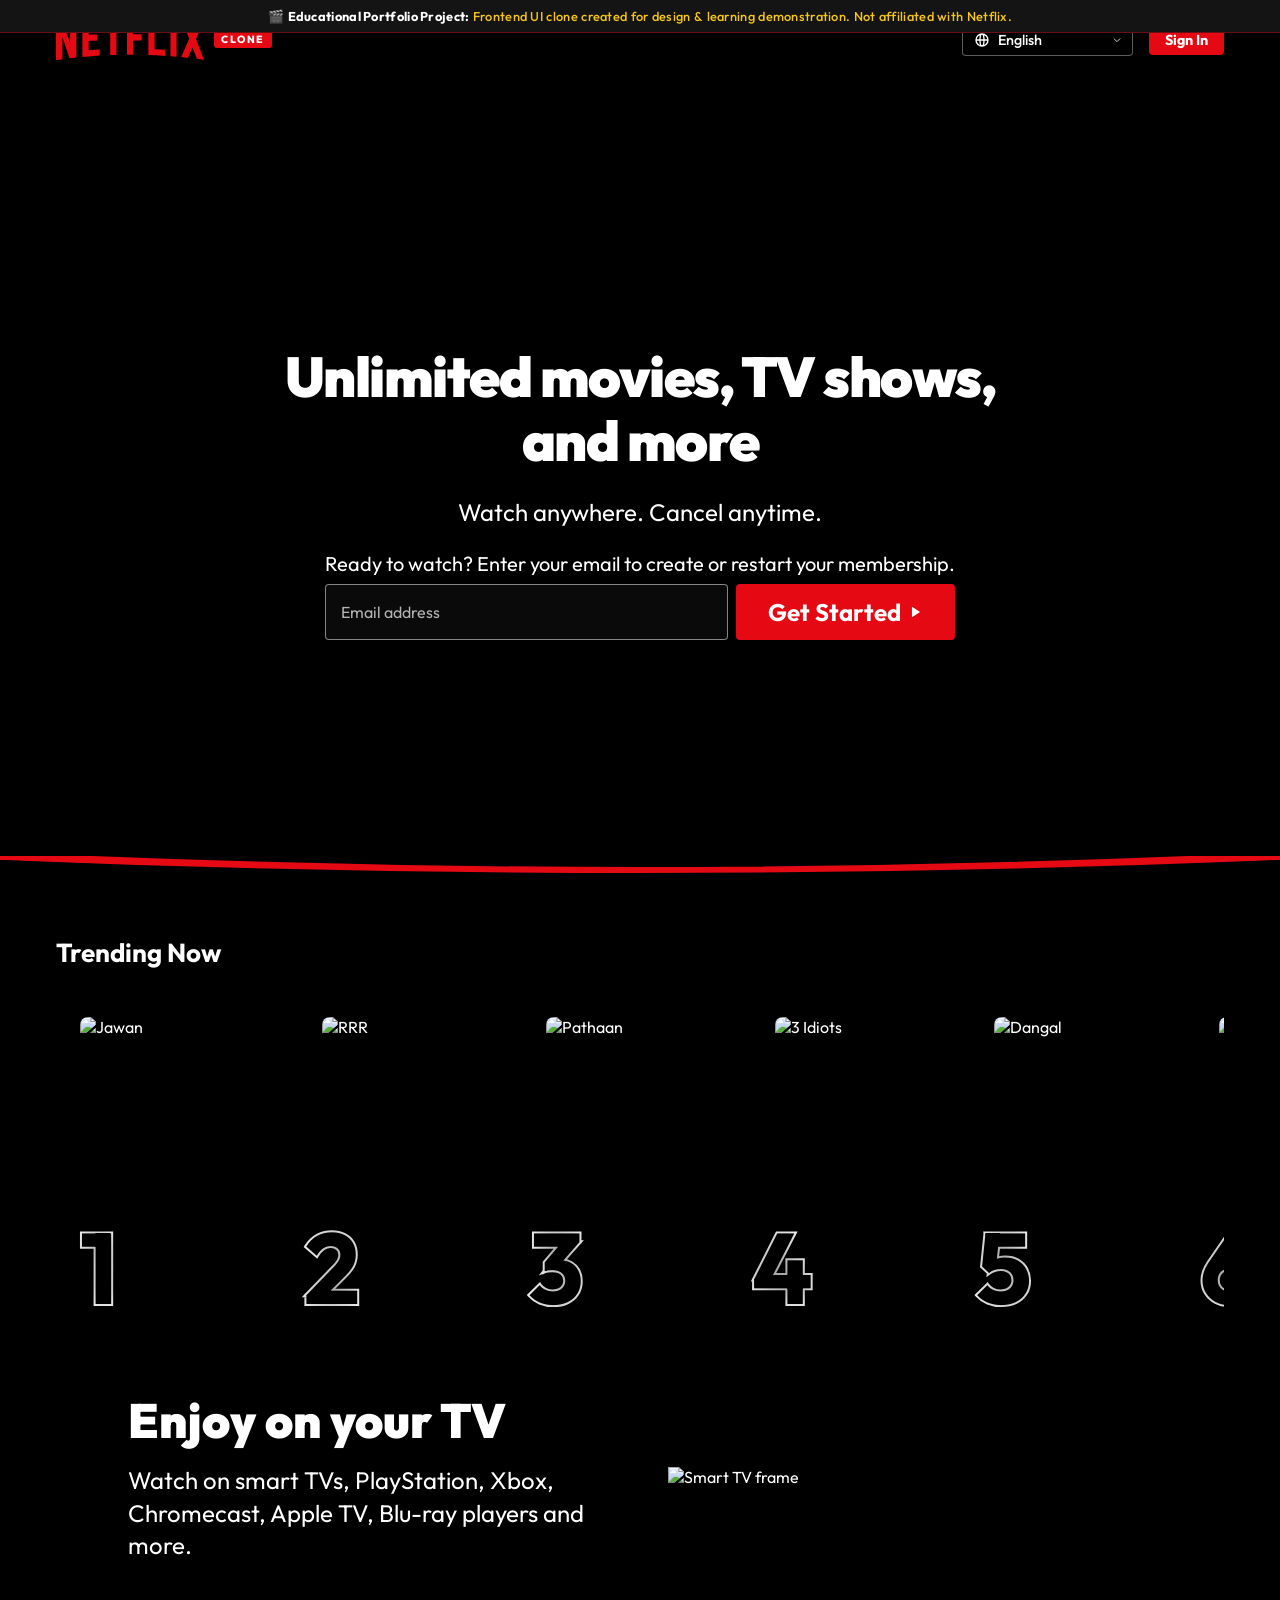
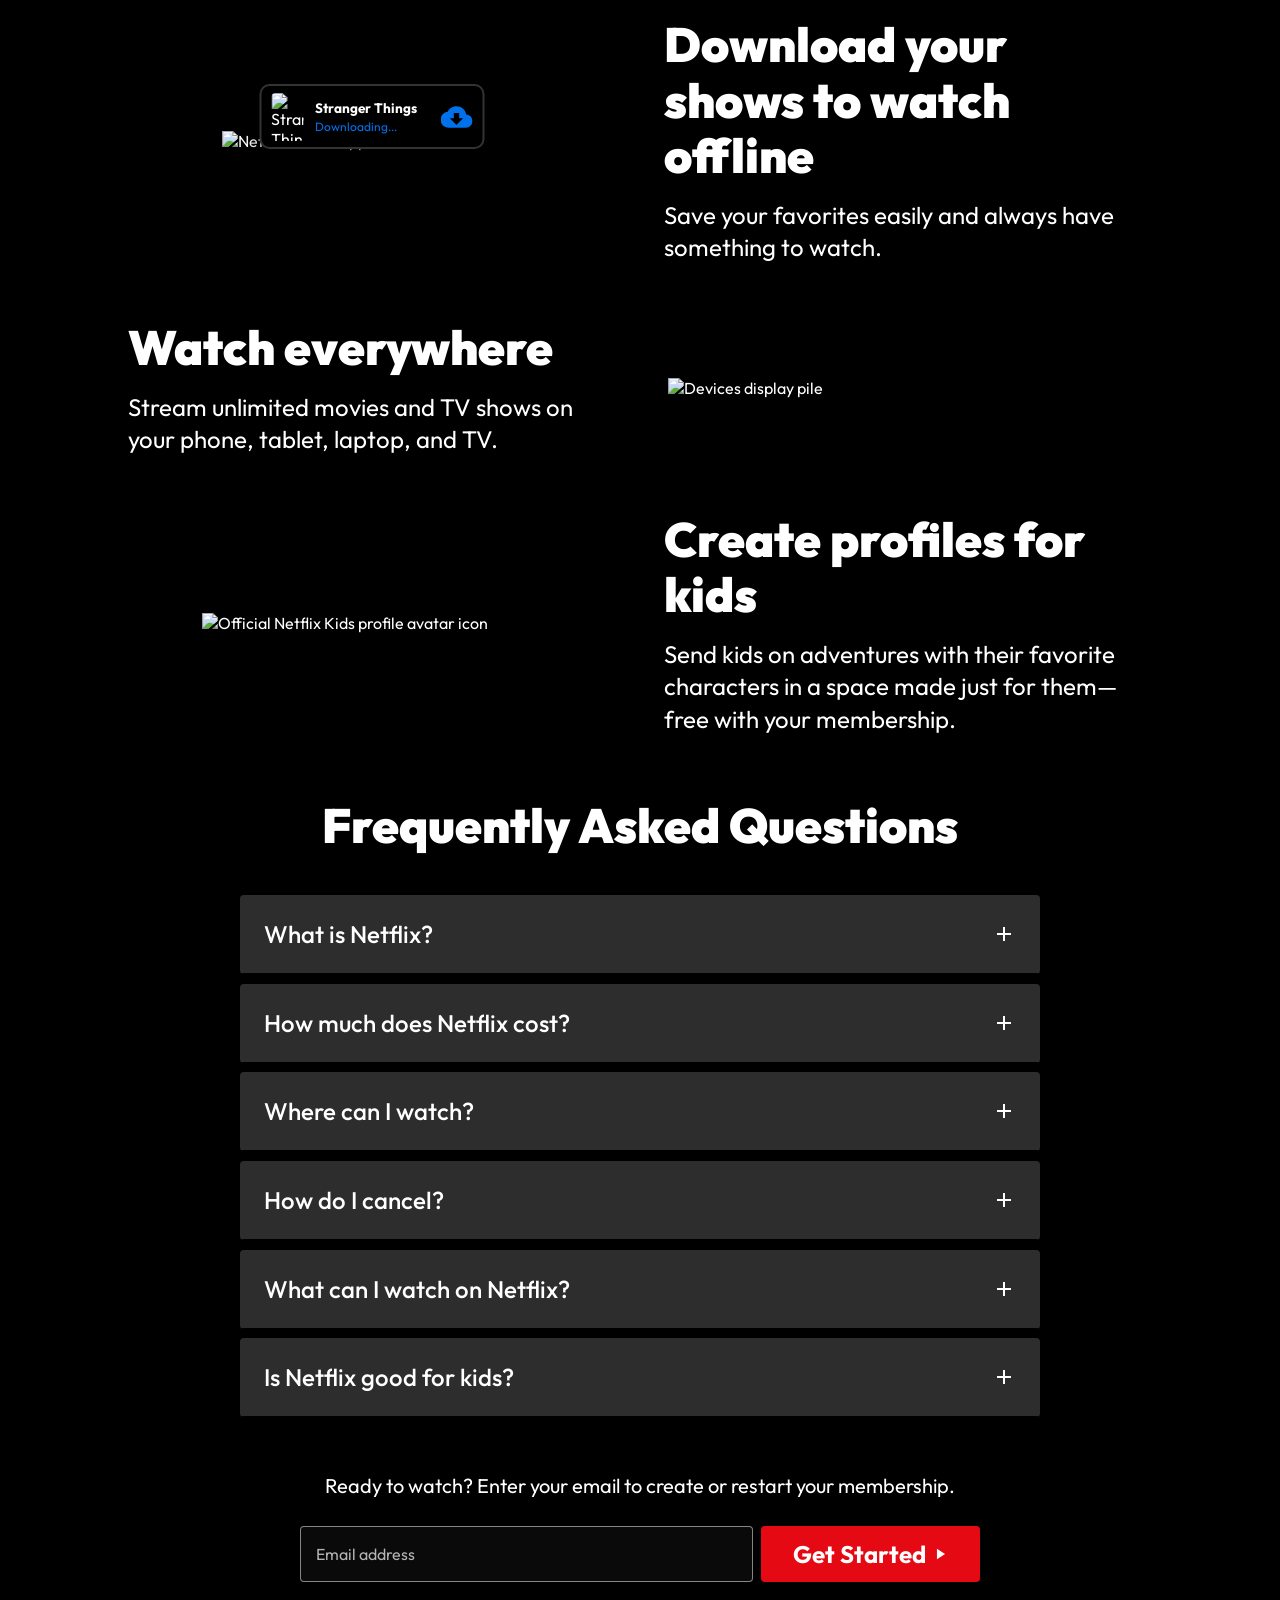
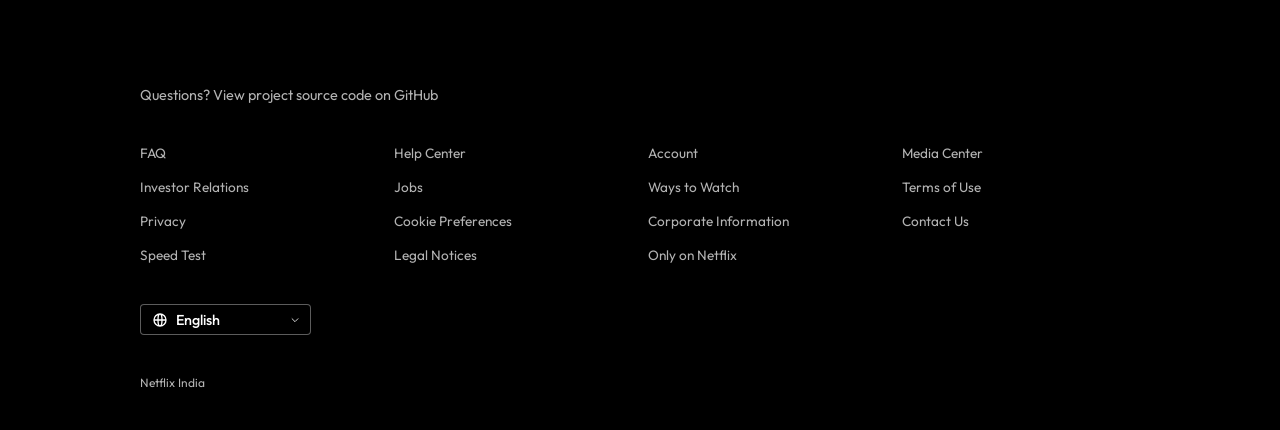
==== index.html @ d84589fb "Add educational disclaimers, clone badges, and sanitize login forms to resolve security flags" ====
<!DOCTYPE html>
<html lang="en">
<head>
  <meta charset="UTF-8">
  <meta name="viewport" content="width=device-width, initial-scale=1.0">
  <title>Netflix UI Clone | Educational Portfolio Project</title>
  <link rel="icon" type="image/svg+xml" href="data:image/svg+xml;utf8,<svg viewBox='0 0 100 142' xmlns='http://www.w3.org/2000/svg'><path d='M 0,0 H 28.5 V 142 H 0 Z' fill='%23B81D24'/><path d='M 71.5,0 H 100 V 142 H 71.5 Z' fill='%23B81D24'/><path d='M 0,0 H 28.5 L 100,142 H 71.5 Z' fill='%23E50914'/></svg>">
  <meta name="description" content="An educational frontend UI clone of Netflix built with HTML, CSS, and JavaScript strictly for educational and portfolio demonstration purposes. Not affiliated with Netflix.">
  <link rel="stylesheet" href="style.css">
</head>
<body>

  <!-- Educational Project Disclaimer Banner -->
  <div class="educational-banner" id="portfolio-disclaimer">
    <span>🎬 <strong>Educational Portfolio Project:</strong> Frontend UI clone created for design & learning demonstration. Not affiliated with Netflix.</span>
  </div>

  <!-- Header / Navbar -->
  <header class="navbar-wrapper" id="main-header-wrapper">
    <nav class="navbar" id="main-navbar">
      <div class="logo">
        <a href="index.html" aria-label="Netflix Clone Home">
          <!-- SVG Path for standard Netflix logo -->
          <svg viewBox="0 0 1024 276.742" xmlns="http://www.w3.org/2000/svg">
            <path d="M140.803 258.904c-15.404 2.705-31.079 3.516-47.294 5.676l-49.458-144.856v151.073c-15.404 1.621-29.457 3.783-44.051 5.945v-276.742h41.08l56.212 157.021v-157.021h43.511v258.904zm85.131-157.558c16.757 0 42.431-.811 57.835-.811v43.24c-19.189 0-41.619 0-57.835.811v64.322c25.405-1.621 50.809-3.785 76.482-4.596v41.617l-119.724 9.461v-255.39h119.724v43.241h-76.482v58.105zm237.284-58.104h-44.862v198.908c-14.594 0-29.188 0-43.239.539v-199.447h-44.862v-43.242h132.965l-.002 43.242zm70.266 55.132h59.187v43.24h-59.187v98.104h-42.433v-239.718h120.808v43.241h-78.375v55.133zm148.641 103.507c24.594.539 49.456 2.434 73.51 3.783v42.701c-38.646-2.434-77.293-4.863-116.75-5.676v-242.689h43.24v201.881zm109.994 49.457c13.783.812 28.377 1.623 42.43 3.242v-254.58h-42.43v251.338zm231.881-251.338l-54.863 131.615 54.863 145.127c-16.217-2.162-32.432-5.135-48.648-7.838l-31.078-79.994-31.617 73.51c-15.678-2.705-30.812-3.516-46.484-5.678l55.672-126.75-50.269-129.992h46.482l28.377 72.699 30.27-72.699h47.295z" fill="#E50914"/>
          </svg>
        </a>
        <span class="clone-badge">CLONE</span>
      </div>
      <div class="nav-actions">
        <div class="lang-selector-wrapper">
          <select class="lang-selector" id="lang-selector" aria-label="Language Selector">
            <option value="en">English</option>
            <option value="hi">Hindi (हिन्दी)</option>
            <option value="es">Spanish (Español)</option>
            <option value="fr">French (Français)</option>
          </select>
        </div>
        <a href="login.html" class="btn-signin" id="btn-login-nav">Sign In</a>
      </div>
    </nav>
  </header>

  <!-- Hero Section -->
  <section class="hero" id="hero-banner">
    <div class="hero-bg"></div>
    <div class="hero-content">
      <h1 id="hero-heading">Unlimited movies, TV shows, and more</h1>
      <h2 id="hero-subheading">Watch anywhere. Cancel anytime.</h2>
      <div class="cta-wrapper">
        <p class="cta-form-label">Ready to watch? Enter your email to create or restart your membership.</p>
        <form class="cta-form" id="cta-form-hero" onsubmit="event.preventDefault();" novalidate>
          <div class="input-group" id="input-group-hero">
            <input type="email" id="email-hero" placeholder=" " required autocomplete="off">
            <label for="email-hero">Email address</label>
            <div class="error-message" id="error-hero">Please enter a valid email address.</div>
          </div>
          <button type="submit" class="btn-cta" id="btn-submit-hero">
            Get Started
            <svg viewBox="0 0 24 24" xmlns="http://www.w3.org/2000/svg">
              <path d="M5 3l14 9-14 9V3z"/>
            </svg>
          </button>
        </form>
      </div>
    </div>
  </section>

  <!-- Cinema Curve Divider -->
  <div class="curve-divider-container" id="hero-curve-divider">
    <svg class="curve-divider-svg" viewBox="0 0 1440 32" preserveAspectRatio="none" xmlns="http://www.w3.org/2000/svg">
      <path d="M0 0 Q 720 30 1440 0" stroke="#E50914" stroke-width="8" fill="none"/>
      <path d="M0 4 Q 720 30 1440 4 L 1440 32 L 0 32 Z" fill="#000000"/>
    </svg>
  </div>

  <!-- Trending Now Section -->
  <section class="trending-section" id="trending-now">
    <h2 class="trending-title">Trending Now</h2>
    <div class="trending-carousel-container">
      <button class="carousel-btn prev-btn" id="trending-prev" aria-label="Previous">
        <svg viewBox="0 0 24 24" xmlns="http://www.w3.org/2000/svg"><path d="M15.41 7.41L14 6l-6 6 6 6 1.41-1.41L10.83 12z"/></svg>
      </button>
      <div class="trending-track" id="trending-track">
        <div class="trending-card" data-index="1">
          <div class="trending-rank" data-content="1">1</div>
          <div class="trending-poster-wrapper">
            <img src="assets/jawan.jpg" alt="Jawan">
          </div>
        </div>
        <div class="trending-card" data-index="2">
          <div class="trending-rank" data-content="2">2</div>
          <div class="trending-poster-wrapper">
            <img src="assets/rrr.jpg" alt="RRR">
          </div>
        </div>
        <div class="trending-card" data-index="3">
          <div class="trending-rank" data-content="3">3</div>
          <div class="trending-poster-wrapper">
            <img src="assets/pathaan.jpg" alt="Pathaan">
          </div>
        </div>
        <div class="trending-card" data-index="4">
          <div class="trending-rank" data-content="4">4</div>
          <div class="trending-poster-wrapper">
            <img src="assets/3idiots.jpg" alt="3 Idiots">
          </div>
        </div>
        <div class="trending-card" data-index="5">
          <div class="trending-rank" data-content="5">5</div>
          <div class="trending-poster-wrapper">
            <img src="assets/dangal.jpg" alt="Dangal">
          </div>
        </div>
        <div class="trending-card" data-index="6">
          <div class="trending-rank" data-content="6">6</div>
          <div class="trending-poster-wrapper">
            <img src="assets/wednesday.jpg" alt="Wednesday">
          </div>
        </div>
        <div class="trending-card" data-index="7">
          <div class="trending-rank" data-content="7">7</div>
          <div class="trending-poster-wrapper">
            <img src="assets/strangerthings.jpg" alt="Stranger Things">
          </div>
        </div>
        <div class="trending-card" data-index="8">
          <div class="trending-rank" data-content="8">8</div>
          <div class="trending-poster-wrapper">
            <img src="assets/avatar.jpg" alt="Avatar: The Way of Water">
          </div>
        </div>
        <div class="trending-card" data-index="9">
          <div class="trending-rank" data-content="9">9</div>
          <div class="trending-poster-wrapper">
            <img src="assets/darkknight.jpg" alt="The Dark Knight">
          </div>
        </div>
        <div class="trending-card" data-index="10">
          <div class="trending-rank" data-content="10">10</div>
          <div class="trending-poster-wrapper">
            <img src="assets/interstellar.jpg" alt="Interstellar">
          </div>
        </div>
      </div>
      <button class="carousel-btn next-btn" id="trending-next" aria-label="Next">
        <svg viewBox="0 0 24 24" xmlns="http://www.w3.org/2000/svg"><path d="M10 6L8.59 7.41 13.17 12l-4.58 4.59L10 18l6-6z"/></svg>
      </button>
    </div>
  </section>

  <!-- Feature 1: Enjoy on TV -->
  <section class="feature-section" id="feature-tv">
    <div class="feature-text">
      <h2>Enjoy on your TV</h2>
      <p>Watch on smart TVs, PlayStation, Xbox, Chromecast, Apple TV, Blu-ray players and more.</p>
    </div>
    <div class="feature-media">
      <div class="tv-container">
        <!-- Official TV Frame Image -->
        <div class="tv-bezel">
          <img src="assets/tv.png" alt="Smart TV frame">
        </div>
        <!-- Video playing inside TV screen hole -->
        <video class="video-player" autoplay loop muted playsinline>
          <source src="https://assets.nflxext.com/ffe/siteui/acquisition/ourStory/fuji/desktop/video-tv-in-0819.m4v" type="video/mp4">
          Your browser does not support the video tag.
        </video>
      </div>
    </div>
  </section>

  <!-- Feature 2: Download & Watch offline -->
  <section class="feature-section reverse" id="feature-download">
    <div class="feature-text">
      <h2>Download your shows to watch offline</h2>
      <p>Save your favorites easily and always have something to watch.</p>
    </div>
    <div class="feature-media">
      <div class="phone-container">
        <!-- Official Netflix Phone Image -->
        <img class="phone-screen-img" src="assets/mobile-phone.jpg" alt="Netflix mobile app interface">
        <div class="download-bar">
          <img class="download-thumbnail" src="assets/stranger-things.jpg" alt="Stranger Things Poster">
          <div class="download-details">
            <span class="download-title">Stranger Things</span>
            <span class="download-status">Downloading...</span>
          </div>
          <div class="download-icon" aria-label="Animated download icon"></div>
        </div>
      </div>
    </div>
  </section>

  <!-- Feature 3: Watch Everywhere -->
  <section class="feature-section" id="feature-everywhere">
    <div class="feature-text">
      <h2>Watch everywhere</h2>
      <p>Stream unlimited movies and TV shows on your phone, tablet, laptop, and TV.</p>
    </div>
    <div class="feature-media">
      <div class="device-container">
        <!-- Official Netflix Device Pile Image -->
        <div class="device-screen">
          <img src="assets/device-pile.png" alt="Devices display pile">
        </div>
        <!-- Video playing inside laptop/tablet screen hole -->
        <video class="video-player" autoplay loop muted playsinline>
          <source src="https://assets.nflxext.com/ffe/siteui/acquisition/ourStory/fuji/desktop/video-devices-in.m4v" type="video/mp4">
          Your browser does not support the video tag.
        </video>
      </div>
    </div>
  </section>

  <!-- Feature 4: Kids profiles -->
  <section class="feature-section reverse" id="feature-kids">
    <div class="feature-text">
      <h2>Create profiles for kids</h2>
      <p>Send kids on adventures with their favorite characters in a space made just for them—free with your membership.</p>
    </div>
    <div class="feature-media">
      <div class="kids-avatar-container">
        <img src="assets/kids-profile.jpg" alt="Official Netflix Kids profile avatar icon">
      </div>
    </div>
  </section>

  <!-- FAQ Section -->
  <section class="faq-section" id="faq-accordions">
    <h2>Frequently Asked Questions</h2>
    <div class="faq-list">
      
      <!-- FAQ 1 -->
      <div class="faq-item" id="faq-item-1">
        <div class="faq-header" aria-expanded="false" aria-controls="faq-answer-1">
          <h3>What is Netflix?</h3>
          <div class="faq-icon-wrapper">
            <!-- Icon SVG that turns into a close cross -->
            <svg class="faq-icon" viewBox="0 0 24 24" xmlns="http://www.w3.org/2000/svg">
              <path d="M19 13h-6v6h-2v-6H5v-2h6V5h2v6h6v2z"/>
            </svg>
          </div>
        </div>
        <div class="faq-body-wrapper" id="faq-answer-1">
          <div class="faq-body">
            <div class="faq-body-content">
              Netflix is a streaming service that offers a wide variety of award-winning TV shows, movies, anime, documentaries, and more on thousands of internet-connected devices.<br><br>
              You can watch as much as you want, whenever you want without a single commercial – all for one low monthly price. There's always something new to discover and new TV shows and movies are added every week!
            </div>
          </div>
        </div>
      </div>

      <!-- FAQ 2 -->
      <div class="faq-item" id="faq-item-2">
        <div class="faq-header" aria-expanded="false" aria-controls="faq-answer-2">
          <h3>How much does Netflix cost?</h3>
          <div class="faq-icon-wrapper">
            <svg class="faq-icon" viewBox="0 0 24 24" xmlns="http://www.w3.org/2000/svg">
              <path d="M19 13h-6v6h-2v-6H5v-2h6V5h2v6h6v2z"/>
            </svg>
          </div>
        </div>
        <div class="faq-body-wrapper" id="faq-answer-2">
          <div class="faq-body">
            <div class="faq-body-content">
              Watch Netflix on your smartphone, tablet, Smart TV, laptop, or streaming device, all for one fixed monthly fee. Plans range from ₹149 to ₹649 a month. No extra costs, no contracts.
            </div>
          </div>
        </div>
      </div>

      <!-- FAQ 3 -->
      <div class="faq-item" id="faq-item-3">
        <div class="faq-header" aria-expanded="false" aria-controls="faq-answer-3">
          <h3>Where can I watch?</h3>
          <div class="faq-icon-wrapper">
            <svg class="faq-icon" viewBox="0 0 24 24" xmlns="http://www.w3.org/2000/svg">
              <path d="M19 13h-6v6h-2v-6H5v-2h6V5h2v6h6v2z"/>
            </svg>
          </div>
        </div>
        <div class="faq-body-wrapper" id="faq-answer-3">
          <div class="faq-body">
            <div class="faq-body-content">
              Watch anywhere, anytime. Sign in with your Netflix account to watch instantly on the web at netflix.com from your personal computer or on any internet-connected device that offers the Netflix app, including smart TVs, smartphones, tablets, streaming media players and game consoles.<br><br>
              You can also download your favorite shows with the iOS or Android app. Use downloads to watch while you're on the go and without an internet connection. Take Netflix with you anywhere.
            </div>
          </div>
        </div>
      </div>

      <!-- FAQ 4 -->
      <div class="faq-item" id="faq-item-4">
        <div class="faq-header" aria-expanded="false" aria-controls="faq-answer-4">
          <h3>How do I cancel?</h3>
          <div class="faq-icon-wrapper">
            <svg class="faq-icon" viewBox="0 0 24 24" xmlns="http://www.w3.org/2000/svg">
              <path d="M19 13h-6v6h-2v-6H5v-2h6V5h2v6h6v2z"/>
            </svg>
          </div>
        </div>
        <div class="faq-body-wrapper" id="faq-answer-4">
          <div class="faq-body">
            <div class="faq-body-content">
              Netflix is flexible. There are no pesky contracts and no commitments. You can easily cancel your account online in two clicks. There are no cancellation fees – start or stop your account anytime.
            </div>
          </div>
        </div>
      </div>

      <!-- FAQ 5 -->
      <div class="faq-item" id="faq-item-5">
        <div class="faq-header" aria-expanded="false" aria-controls="faq-answer-5">
          <h3>What can I watch on Netflix?</h3>
          <div class="faq-icon-wrapper">
            <svg class="faq-icon" viewBox="0 0 24 24" xmlns="http://www.w3.org/2000/svg">
              <path d="M19 13h-6v6h-2v-6H5v-2h6V5h2v6h6v2z"/>
            </svg>
          </div>
        </div>
        <div class="faq-body-wrapper" id="faq-answer-5">
          <div class="faq-body">
            <div class="faq-body-content">
              Netflix has an extensive library of feature films, documentaries, TV shows, anime, award-winning Netflix originals, and more. Watch as much as you want, anytime you want.
            </div>
          </div>
        </div>
      </div>

      <!-- FAQ 6 -->
      <div class="faq-item" id="faq-item-6">
        <div class="faq-header" aria-expanded="false" aria-controls="faq-answer-6">
          <h3>Is Netflix good for kids?</h3>
          <div class="faq-icon-wrapper">
            <svg class="faq-icon" viewBox="0 0 24 24" xmlns="http://www.w3.org/2000/svg">
              <path d="M19 13h-6v6h-2v-6H5v-2h6V5h2v6h6v2z"/>
            </svg>
          </div>
        </div>
        <div class="faq-body-wrapper" id="faq-answer-6">
          <div class="faq-body">
            <div class="faq-body-content">
              The Netflix Kids experience is included in your membership to give parents control while kids enjoy family-friendly TV shows and films in their own space.<br><br>
              Kids profiles come with PIN-protected parental controls that let you restrict the maturity rating of content kids can watch and block specific titles you don't want kids to see.
            </div>
          </div>
        </div>
      </div>

    </div>

    <!-- Secondary CTA under FAQ -->
    <div class="cta-wrapper">
      <p class="cta-form-label">Ready to watch? Enter your email to create or restart your membership.</p>
      <form class="cta-form" id="cta-form-faq" onsubmit="event.preventDefault();" novalidate>
        <div class="input-group" id="input-group-faq">
          <input type="email" id="email-faq" placeholder=" " required autocomplete="off">
          <label for="email-faq">Email address</label>
          <div class="error-message" id="error-faq">Please enter a valid email address.</div>
        </div>
        <button type="submit" class="btn-cta" id="btn-submit-faq">
          Get Started
          <svg viewBox="0 0 24 24" xmlns="http://www.w3.org/2000/svg">
            <path d="M5 3l14 9-14 9V3z"/>
          </svg>
        </button>
      </form>
    </div>
  </section>

  <!-- Footer Section -->
  <footer id="main-footer">
    <div class="footer-content">
      <p class="footer-contact">Questions? View project source code on <a href="https://github.com/INehaVerma13/Netflix-Clone" target="_blank" rel="noopener">GitHub</a></p>
      
      <div class="footer-grid">
        <div class="footer-link"><a href="#" id="link-faq">FAQ</a></div>
        <div class="footer-link"><a href="#" id="link-help">Help Center</a></div>
        <div class="footer-link"><a href="#" id="link-account">Account</a></div>
        <div class="footer-link"><a href="#" id="link-media">Media Center</a></div>
        <div class="footer-link"><a href="#" id="link-investor">Investor Relations</a></div>
        <div class="footer-link"><a href="#" id="link-jobs">Jobs</a></div>
        <div class="footer-link"><a href="#" id="link-ways">Ways to Watch</a></div>
        <div class="footer-link"><a href="#" id="link-terms">Terms of Use</a></div>
        <div class="footer-link"><a href="#" id="link-privacy">Privacy</a></div>
        <div class="footer-link"><a href="#" id="link-cookie">Cookie Preferences</a></div>
        <div class="footer-link"><a href="#" id="link-corporate">Corporate Information</a></div>
        <div class="footer-link"><a href="#" id="link-contact">Contact Us</a></div>
        <div class="footer-link"><a href="#" id="link-speed">Speed Test</a></div>
        <div class="footer-link"><a href="#" id="link-legal">Legal Notices</a></div>
        <div class="footer-link"><a href="#" id="link-only">Only on Netflix</a></div>
      </div>

      <div class="lang-selector-wrapper">
        <select class="lang-selector" id="footer-lang-selector" aria-label="Footer Language Selector">
          <option value="en">English</option>
          <option value="hi">Hindi (हिन्दी)</option>
          <option value="es">Spanish (Español)</option>
          <option value="fr">French (Français)</option>
        </select>
      </div>

      <p class="footer-copyright">Netflix UI Clone • Educational Portfolio Showcase • Not affiliated with Netflix, Inc.</p>
    </div>
  </footer>

  <script src="app.js"></script>
</body>
</html>
---- style.css ----
@import url('https://fonts.googleapis.com/css2?family=Bebas+Neue&family=Outfit:wght@300;400;500;700;900&display=swap');

:root {
  --netflix-red: #E50914;
  --netflix-red-hover: #C11119;
  --netflix-black: #000000;
  --netflix-white: #FFFFFF;
  --netflix-gray-text: #B3B3B3;
  --netflix-card-bg: #2D2D2D;
  --netflix-card-hover: #414141;
  --netflix-divider: #232323;
  --font-main: 'Outfit', 'Helvetica Neue', Helvetica, Arial, sans-serif;
  --transition-speed: 0.25s;
}

/* ==========================================
   Resets and General Setup
   ========================================== */
* {
  box-sizing: border-box;
  margin: 0;
  padding: 0;
}

body {
  font-family: var(--font-main);
  background-color: var(--netflix-black);
  color: var(--netflix-white);
  overflow-x: hidden;
  -webkit-font-smoothing: antialiased;
}

a {
  color: inherit;
  text-decoration: none;
}

button, input, select {
  font-family: inherit;
}

/* ==========================================
   Educational Disclaimer Banner & Badges
   ========================================== */
.educational-banner {
  background: #141414;
  border-bottom: 1px solid rgba(229, 9, 20, 0.4);
  color: #f5c518;
  text-align: center;
  padding: 0.5rem 1rem;
  font-size: 0.8rem;
  font-weight: 500;
  letter-spacing: 0.3px;
  position: relative;
  z-index: 100;
}

.educational-banner strong {
  color: #ffffff;
}

.navbar-wrapper {
  position: absolute;
  top: 0;
  left: 0;
  width: 100%;
  z-index: 10;
}

/* ==========================================
   Header and Navbar
   ========================================== */
.navbar {
  display: flex;
  justify-content: space-between;
  align-items: center;
  padding: 1.25rem 3.5rem;
  background: linear-gradient(to bottom, rgba(0, 0, 0, 0.7) 0%, rgba(0, 0, 0, 0) 100%);
}

.logo {
  display: flex;
  align-items: center;
  gap: 0.65rem;
}

.logo svg {
  fill: var(--netflix-red);
  width: 148px;
  height: auto;
  display: block;
}

.clone-badge {
  background: var(--netflix-red);
  color: var(--netflix-white);
  font-size: 0.65rem;
  font-weight: 800;
  letter-spacing: 1.5px;
  padding: 2px 7px;
  border-radius: 3px;
  text-transform: uppercase;
  display: inline-block;
  box-shadow: 0 2px 5px rgba(0, 0, 0, 0.5);
}

.demo-login-alert {
  background: rgba(229, 9, 20, 0.15);
  border: 1px solid rgba(229, 9, 20, 0.5);
  color: #e6e6e6;
  font-size: 0.82rem;
  line-height: 1.45;
  padding: 10px 14px;
  border-radius: 4px;
  margin-bottom: 1.25rem;
}

.demo-login-alert strong {
  color: #ff6b6b;
}

.nav-actions {
  display: flex;
  align-items: center;
  gap: 1rem;
}

/* Language selector */
.lang-selector-wrapper {
  position: relative;
  display: flex;
  align-items: center;
}

.lang-selector-wrapper::before {
  content: "";
  position: absolute;
  left: 12px;
  width: 16px;
  height: 16px;
  background: url('data:image/svg+xml;utf8,<svg xmlns="http://www.w3.org/2000/svg" fill="none" viewBox="0 0 24 24" stroke="white"><path stroke-linecap="round" stroke-linejoin="round" stroke-width="2" d="M21 12a9 9 0 01-9 9m9-9a9 9 0 00-9-9m9 9H3m9 9a9 9 0 01-9-9m9 9c1.657 0 3-4.03 3-9s-1.343-9-3-9m0 18c-1.657 0-3-4.03-3-9s1.343-9 3-9m-9 9a9 9 0 019-9"/></svg>') no-repeat center center / contain;
  pointer-events: none;
}

.lang-selector {
  background: rgba(0, 0, 0, 0.4);
  border: 1px solid rgba(255, 255, 255, 0.36);
  color: var(--netflix-white);
  padding: 0.35rem 1.5rem 0.35rem 2.2rem;
  border-radius: 4px;
  font-size: 0.9rem;
  font-weight: 500;
  cursor: pointer;
  appearance: none;
  -webkit-appearance: none;
  background-image: url('data:image/svg+xml;utf8,<svg xmlns="http://www.w3.org/2000/svg" fill="none" viewBox="0 0 24 24" stroke="white"><path stroke-linecap="round" stroke-linejoin="round" stroke-width="2" d="M19 9l-7 7-7-7"/></svg>');
  background-repeat: no-repeat;
  background-position: right 10px center;
  background-size: 10px;
  transition: border-color var(--transition-speed);
}

.lang-selector:focus {
  border-color: var(--netflix-white);
  outline: none;
}

/* Sign In Button */
.btn-signin {
  background-color: var(--netflix-red);
  color: var(--netflix-white);
  padding: 0.35rem 1rem;
  border-radius: 4px;
  font-size: 0.9rem;
  font-weight: 700;
  transition: background-color var(--transition-speed);
  border: none;
  cursor: pointer;
}

.btn-signin:hover {
  background-color: var(--netflix-red-hover);
}

/* ==========================================
   Hero / Banner
   ========================================== */
.hero {
  position: relative;
  min-height: 720px;
  height: 95vh;
  display: flex;
  align-items: center;
  justify-content: center;
  text-align: center;
  padding: 0 2rem;
}

.hero-bg {
  position: absolute;
  top: 0;
  left: 0;
  width: 100%;
  height: 100%;
  background: linear-gradient(to top, rgba(0, 0, 0, 0.9) 0%, rgba(0, 0, 0, 0.4) 60%, rgba(0, 0, 0, 0.95) 100%),
              url('assets/hero-bg.jpg') no-repeat center center / cover;
  z-index: 1;
}

.hero-content {
  position: relative;
  z-index: 2;
  max-width: 800px;
  display: flex;
  flex-direction: column;
  align-items: center;
  gap: 1.5rem;
  margin-top: 4rem;
}

.hero-content h1 {
  font-size: 3.5rem;
  font-weight: 900;
  line-height: 1.15;
  letter-spacing: -1.5px;
}

.hero-content h2 {
  font-size: 1.5rem;
  font-weight: 400;
}

.cta-form-label {
  font-size: 1.25rem;
  font-weight: 400;
  margin-bottom: 0.5rem;
}

/* CTA Form (Dual Inputs) */
.cta-form {
  display: flex;
  width: 100%;
  max-width: 680px;
  gap: 0.5rem;
}

.input-group {
  position: relative;
  flex: 1;
  text-align: left;
}

.input-group input {
  width: 100%;
  height: 56px;
  background-color: rgba(15, 15, 15, 0.7);
  border: 1px solid rgba(255, 255, 255, 0.5);
  border-radius: 4px;
  color: var(--netflix-white);
  padding: 24px 16px 8px; /* Top padding accommodates floating label */
  font-size: 1rem;
  outline: none;
  transition: border-color var(--transition-speed), box-shadow var(--transition-speed);
}

.input-group input:focus,
.input-group input:not(:placeholder-shown) {
  border-color: var(--netflix-white);
  box-shadow: 0 0 0 1px var(--netflix-white);
}

.input-group label {
  position: absolute;
  left: 16px;
  top: 50%;
  transform: translateY(-50%);
  color: var(--netflix-gray-text);
  font-size: 1rem;
  font-weight: 400;
  transition: top var(--transition-speed) ease, font-size var(--transition-speed) ease;
  pointer-events: none;
}

.input-group input:focus + label,
.input-group input:not(:placeholder-shown) + label {
  top: 18px;
  font-size: 0.75rem;
}

/* Input validation error state */
.input-group.error input {
  border-color: #eb3941;
  box-shadow: 0 0 0 1px #eb3941;
}

.input-group.error label {
  color: #eb3941;
}

.error-message {
  color: #eb3941;
  font-size: 0.85rem;
  margin-top: 0.25rem;
  font-weight: 500;
  display: none;
}

.input-group.error .error-message {
  display: block;
}

/* CTA Button */
.btn-cta {
  background-color: var(--netflix-red);
  color: var(--netflix-white);
  border: none;
  height: 56px;
  padding: 0 2rem;
  font-size: 1.5rem;
  font-weight: 700;
  border-radius: 4px;
  cursor: pointer;
  display: flex;
  align-items: center;
  justify-content: center;
  gap: 0.5rem;
  transition: background-color var(--transition-speed);
  white-space: nowrap;
}

.btn-cta:hover {
  background-color: var(--netflix-red-hover);
}

.btn-cta svg {
  fill: var(--netflix-white);
  width: 14px;
  height: 14px;
}

/* ==========================================
   Divider Bar
   ========================================== */
.divider {
  height: 8px;
  background-color: var(--netflix-divider);
  border: none;
}

/* ==========================================
   Feature Showcases (Grid Layouts)
   ========================================== */
.feature-section {
  padding: 1.75rem 10%; /* Much tighter vertical spacing to eliminate empty gaping */
  display: flex;
  align-items: center;
  justify-content: space-between;
  gap: 3rem; /* Tighter gap between text and media */
  min-height: auto; /* Shrinkwrap content to eliminate vertical gaping */
}

/* Every second feature has reversed text/image */
.feature-section.reverse {
  flex-direction: row-reverse;
}

.feature-text {
  flex: 1;
}

.feature-text h2 {
  font-size: 3rem;
  font-weight: 900;
  line-height: 1.15;
  margin-bottom: 1rem;
}

.feature-text p {
  font-size: 1.5rem;
  font-weight: 400;
  line-height: 1.35;
}

.feature-media {
  flex: 1;
  position: relative;
  display: flex;
  justify-content: center;
  align-items: center;
}

/* Smart TV Mockup with video overlay inside transparent bezel */
.tv-container {
  position: relative;
  width: 100%;
  max-width: 480px;
  margin: 0 auto;
}

.tv-bezel {
  position: relative;
  width: 100%;
  z-index: 1; /* Render behind the overlaying video */
  pointer-events: none;
}

.tv-bezel img {
  width: 100%;
  height: auto;
  display: block;
}

.tv-container .video-player {
  position: absolute;
  top: 20.8%;
  left: 13.3%;
  width: 73.5%;
  height: 53.7%;
  z-index: 2; /* Render on top of the television graphic screen area */
  object-fit: cover;
  display: block;
}

/* Smartphone Mockup with stranger things download */
.phone-container {
  position: relative;
  width: 100%;
  max-width: 300px;
  margin: 0 auto;
}

.phone-screen-img {
  width: 100%;
  height: auto;
  display: block;
}

.download-bar {
  position: absolute;
  bottom: 8%;
  left: 50%;
  transform: translateX(-50%);
  width: 75%;
  background: var(--netflix-black);
  border: 2px solid rgba(255, 255, 255, 0.2);
  border-radius: 10px;
  padding: 0.4rem 0.6rem;
  display: flex;
  align-items: center;
  justify-content: space-between;
  box-shadow: 0 10px 20px rgba(0, 0, 0, 0.5);
  z-index: 5;
}

.download-thumbnail {
  height: 48px;
  aspect-ratio: 2 / 3;
  object-fit: cover;
  border-radius: 4px;
}

.download-details {
  flex: 1;
  margin-left: 0.75rem;
  display: flex;
  flex-direction: column;
  justify-content: center;
}

.download-title {
  font-size: 0.85rem;
  font-weight: 700;
  color: var(--netflix-white);
}

.download-status {
  font-size: 0.75rem;
  color: #0071eb;
  margin-top: 0.15rem;
}

.download-icon {
  width: 32px;
  height: 32px;
  background: url('data:image/svg+xml;utf8,<svg xmlns="http://www.w3.org/2000/svg" viewBox="0 0 24 24" fill="%230071eb"><path d="M19.35 10.04C18.67 6.59 15.64 4 12 4 9.11 4 6.6 5.64 5.35 8.04 2.34 8.36 0 10.91 0 14c0 3.31 2.69 6 6 6h13c2.76 0 5-2.24 5-5 0-2.64-2.05-4.78-4.65-4.96zM17 13l-5 5-5-5h3V9h4v4h3z"/></svg>') no-repeat center center / contain;
  animation: download-pulse 1.6s infinite ease-in-out;
}

@keyframes download-pulse {
  0%, 100% { transform: scale(1); opacity: 1; }
  50% { transform: scale(0.9); opacity: 0.6; }
}

/* Multi-device Mockup with video overlay */
.device-container {
  position: relative;
  width: 100%;
  max-width: 480px;
  margin: 0 auto;
}

.device-screen {
  position: relative;
  width: 100%;
  z-index: 1; /* Render behind the overlaying video */
  pointer-events: none;
}

.device-screen img {
  width: 100%;
  height: auto;
  display: block;
}

.device-container .video-player {
  position: absolute;
  top: 9.8%;
  left: 18.7%;
  width: 62.6%;
  height: 47%;
  z-index: 2; /* Render on top of the device collage screen area */
  object-fit: cover;
  display: block;
}

/* Kids avatar thumbnail */
.kids-avatar-container {
  position: relative;
  width: 100%;
  max-width: 440px;
  display: flex;
  justify-content: center;
}

.kids-avatar-container img {
  width: 100%;
  max-width: 340px;
  height: auto;
  border-radius: 0;
  box-shadow: none;
}

/* ==========================================
   FAQ Section
   ========================================== */
.faq-section {
  padding: 2rem 10%; /* Much tighter vertical spacing to eliminate empty gaping */
  display: flex;
  flex-direction: column;
  align-items: center;
  gap: 2.5rem;
}

.faq-section h2 {
  font-size: 3rem;
  font-weight: 900;
  text-align: center;
}

.faq-list {
  width: 100%;
  max-width: 800px;
  display: flex;
  flex-direction: column;
  gap: 0.6rem;
}

.faq-item {
  background-color: var(--netflix-card-bg);
  border-radius: 4px;
  overflow: hidden;
}

.faq-header {
  padding: 1.5rem;
  display: flex;
  justify-content: space-between;
  align-items: center;
  cursor: pointer;
  user-select: none;
  transition: background-color var(--transition-speed);
}

.faq-header:hover {
  background-color: var(--netflix-card-hover);
}

.faq-header h3 {
  font-size: 1.5rem;
  font-weight: 500;
}

.faq-icon-wrapper {
  display: flex;
  align-items: center;
  justify-content: center;
}

.faq-icon {
  width: 24px;
  height: 24px;
  fill: var(--netflix-white);
  transition: transform 0.25s ease;
}

/* Accordion sliding body using CSS grid 0fr -> 1fr trick */
.faq-body-wrapper {
  display: grid;
  grid-template-rows: 0fr;
  transition: grid-template-rows 0.25s ease-out;
}

.faq-body {
  min-height: 0;
  overflow: hidden;
  border-top: 1px solid var(--netflix-black);
}

.faq-body-content {
  padding: 1.5rem;
  font-size: 1.4rem;
  line-height: 1.45;
  color: var(--netflix-white);
  font-weight: 400;
}

/* FAQ Active state classes */
.faq-item.active .faq-body-wrapper {
  grid-template-rows: 1fr;
}

.faq-item.active .faq-icon {
  transform: rotate(45deg);
}

.faq-section .cta-wrapper {
  width: 100%;
  max-width: 680px;
  display: flex;
  flex-direction: column;
  align-items: center;
  gap: 1.25rem;
  margin-top: 1rem;
}

/* ==========================================
   Footer Section
   ========================================== */
footer {
  padding: 4.5rem 10% 2.5rem;
  color: var(--netflix-gray-text);
  font-size: 0.9rem;
}

.footer-content {
  max-width: 1000px;
  margin: 0 auto;
  display: flex;
  flex-direction: column;
  gap: 2rem;
}

.footer-contact {
  margin-bottom: 0.5rem;
}

.footer-contact a:hover {
  text-decoration: underline;
}

.footer-grid {
  display: grid;
  grid-template-columns: repeat(4, 1fr);
  gap: 1rem;
}

.footer-link {
  font-size: 0.85rem;
}

.footer-link a:hover {
  text-decoration: underline;
}

.footer-content .lang-selector-wrapper {
  align-self: flex-start;
  margin-top: 0.5rem;
}

.footer-copyright {
  font-size: 0.75rem;
  margin-top: 0.5rem;
}

/* ==========================================
   Sign In / Login Page Specific Layout
   ========================================== */
.login-body {
  background: linear-gradient(to bottom, rgba(0, 0, 0, 0.5) 0%, rgba(0, 0, 0, 0.5) 100%),
              url('assets/hero-bg.jpg') no-repeat center center / cover;
  min-height: 100vh;
  position: relative;
  display: flex;
  flex-direction: column;
}

.login-header {
  padding: 1.5rem 3.5rem;
  z-index: 10;
}

.login-header .logo svg {
  fill: var(--netflix-red);
  width: 167px;
  height: auto;
}

.login-container {
  flex: 1;
  display: flex;
  align-items: center;
  justify-content: center;
  padding: 2rem;
  z-index: 2;
}

.login-card {
  width: 100%;
  max-width: 450px;
  background-color: rgba(0, 0, 0, 0.75);
  border-radius: 4px;
  padding: 60px 68px 40px;
  display: flex;
  flex-direction: column;
  box-shadow: 0 15px 30px rgba(0,0,0,0.6);
}

.login-card h1 {
  font-size: 2rem;
  font-weight: 700;
  margin-bottom: 1.75rem;
  color: var(--netflix-white);
}

.login-form {
  display: flex;
  flex-direction: column;
  gap: 1rem;
}

.login-form .input-group input {
  height: 50px;
  background-color: #333333;
  border: none;
  border-bottom: 2px solid transparent;
  padding: 20px 16px 4px;
}

.login-form .input-group input:focus {
  background-color: #454545;
  border-color: transparent;
  border-bottom: 2px solid var(--netflix-white);
  box-shadow: none;
}

.login-form .input-group label {
  left: 16px;
}

.login-form .input-group input:focus + label,
.login-form .input-group input:not(:placeholder-shown) + label {
  top: 14px;
  font-size: 0.7rem;
}

.btn-login {
  background-color: var(--netflix-red);
  color: var(--netflix-white);
  border: none;
  height: 48px;
  border-radius: 4px;
  font-size: 1rem;
  font-weight: 700;
  cursor: pointer;
  margin-top: 1.5rem;
  transition: background-color var(--transition-speed);
}

.btn-login:hover {
  background-color: var(--netflix-red-hover);
}

.login-help {
  display: flex;
  justify-content: space-between;
  align-items: center;
  font-size: 0.8rem;
  color: var(--netflix-gray-text);
  margin-top: 0.5rem;
}

/* Custom Checkbox */
.remember-me {
  display: flex;
  align-items: center;
  gap: 0.4rem;
  cursor: pointer;
  user-select: none;
}

.remember-me input {
  cursor: pointer;
  accent-color: #737373;
  width: 16px;
  height: 16px;
}

.login-help a:hover {
  text-decoration: underline;
}

.login-extra {
  margin-top: 3.5rem;
  display: flex;
  flex-direction: column;
  gap: 0.8rem;
}

.signup-now {
  color: var(--netflix-gray-text);
  font-size: 1rem;
}

.signup-now a {
  color: var(--netflix-white);
}

.signup-now a:hover {
  text-decoration: underline;
}

.captcha-disclaimer {
  color: #8c8c8c;
  font-size: 0.8rem;
  line-height: 1.35;
  color: var(--netflix-gray-text);
}

.captcha-disclaimer a {
  color: #0071eb;
}

.captcha-disclaimer a:hover {
  text-decoration: underline;
}

.login-footer {
  background-color: rgba(0, 0, 0, 0.75);
  border-top: 1px solid var(--netflix-divider);
  padding: 2rem 10% 1.5rem;
}

/* ==========================================
   Responsive Breakpoints
   ========================================== */
@media (max-width: 950px) {
  .navbar {
    padding: 1.5rem 2rem;
  }
  
  .hero-content h1 {
    font-size: 2.8rem;
  }
  
  .feature-section {
    flex-direction: column !important;
    text-align: center;
    padding: 1.5rem 1.25rem; /* Compact responsive mobile spacing */
    gap: 2.5rem;
  }
  
  .feature-text h2 {
    font-size: 2.5rem;
  }
  
  .feature-text p {
    font-size: 1.25rem;
  }
  
  .footer-grid {
    grid-template-columns: repeat(2, 1fr);
  }
}

@media (max-width: 740px) {
  .hero-content h1 {
    font-size: 2.2rem;
    letter-spacing: -0.5px;
  }
  
  .hero-content h2 {
    font-size: 1.25rem;
  }
  
  .cta-form-label {
    font-size: 1.1rem;
  }
  
  .cta-form {
    flex-direction: column;
    align-items: center;
    gap: 1rem;
  }
  
  .input-group input {
    height: 50px;
    padding: 20px 16px 4px;
  }
  
  .input-group input:focus + label,
  .input-group input:not(:placeholder-shown) + label {
    top: 14px;
    font-size: 0.7rem;
  }
  
  .btn-cta {
    width: auto;
    height: 48px;
    font-size: 1.125rem;
    padding: 0 1.5rem;
  }
  
  .faq-section h2 {
    font-size: 2.2rem;
  }
  
  .faq-header h3 {
    font-size: 1.15rem;
  }
  
  .faq-body-content {
    font-size: 1.15rem;
  }
  
  .login-card {
    padding: 40px 30px;
  }
}

@media (max-width: 500px) {
  .navbar {
    padding: 1rem 1.25rem;
  }
  
  .logo svg {
    width: 95px;
  }
  
  .btn-signin {
    padding: 0.25rem 0.5rem;
    font-size: 0.8rem;
  }
  
  .hero {
    min-height: 580px;
    padding: 0 1.25rem;
  }
  
  .hero-content h1 {
    font-size: 2rem;
  }
  
  .hero-content h2 {
    font-size: 1.1rem;
  }
  
  .cta-form-label {
    font-size: 1rem;
    line-height: 1.4;
  }
  
  .input-group {
    width: 100%;
  }
  
  .btn-cta {
    width: 100%;
  }
  
  .feature-section {
    padding: 3rem 1.25rem;
  }
  
  .feature-text h2 {
    font-size: 2rem;
  }
  
  .feature-text p {
    font-size: 1.1rem;
  }
  
  .faq-section {
    padding: 3rem 1.25rem;
  }
  
  .faq-section h2 {
    font-size: 2rem;
  }
  
  .footer-grid {
    grid-template-columns: 1fr;
    gap: 0.75rem;
  }
  
  .login-header {
    padding: 1.5rem 1.5rem;
  }
  
  .login-header .logo svg {
    width: 100px;
  }
  
  .login-card {
    background-color: var(--netflix-black);
    padding: 0;
    box-shadow: none;
  }
}

/* ==========================================
   Curved Section Divider
   ========================================== */
.curve-divider-container {
  position: relative;
  width: 100%;
  height: 32px;
  margin-top: -32px; /* Pull it up to overlay the bottom of the hero collage background */
  z-index: 5;
  overflow: hidden;
  background: transparent;
}

.curve-divider-svg {
  width: 100%;
  height: 100%;
  display: block;
}

/* ==========================================
   Trending Now Section
   ========================================== */
.trending-section {
  padding: 3rem 3.5rem 1.5rem; /* Tightened bottom padding since divider is gone */
  background-color: var(--netflix-black);
  position: relative;
  overflow: hidden;
}

.trending-title {
  font-size: 1.625rem;
  font-weight: 700;
  color: var(--netflix-white);
  margin-bottom: 1.5rem;
}

.trending-carousel-container {
  position: relative;
  display: flex;
  align-items: center;
  width: 100%;
}

.trending-track {
  display: flex;
  gap: 1.5rem;
  overflow-x: auto;
  scroll-behavior: smooth;
  scroll-snap-type: x mandatory;
  padding: 1.5rem 1.5rem; /* Symmetrical 1.5rem padding */
  scroll-padding-left: 1.5rem; /* Snap cards to the 1.5rem boundary */
  width: 100%;
  scrollbar-width: none; /* Hide scrollbar for Firefox */
}

.trending-track::-webkit-scrollbar {
  display: none; /* Hide scrollbar for Chrome/Safari */
}

.trending-card {
  position: relative;
  display: flex;
  align-items: flex-end;
  flex: 0 0 calc(20% - 1.8rem); /* Mathematically fits exactly 5 cards visible, hiding card 6 at screen edge */
  min-width: 200px;
  height: 300px; /* Make the images look bigger */
  scroll-snap-align: start;
  cursor: pointer;
  transition: transform 0.3s cubic-bezier(0.25, 0.46, 0.45, 0.94);
  z-index: 1;
}

.trending-card:hover {
  transform: scale(1.08) translateY(-5px);
  z-index: 5;
}

.trending-rank {
  position: relative; /* Relative positioning so the card container bounds wrap it */
  font-family: 'Outfit', 'Helvetica Neue', Helvetica, Arial, sans-serif; /* Wide geometric font matching Netflix Sans */
  font-size: 4rem; /* Exact Netflix mobile font size */
  font-weight: 700;
  line-height: 1;
  display: inline-block;
  height: 1em;
  color: rgb(65, 65, 65); /* Charcoal base under the white stroke */
  -webkit-text-stroke: 0.25rem rgb(255, 255, 255); /* Thick 4px white outline */
  text-shadow: 0 0 1.5rem rgba(0, 0, 0, 0.5); /* Glow shadow for depth */
  margin-right: -1.375rem; /* Pull next poster sibling over the right side of the rank */
  bottom: 0.1rem;
  z-index: 3; /* Placed ON TOP of the poster wrapper (overlay) */
  user-select: none;
  pointer-events: none; /* Ensure clicks pass through to the poster */
  transition: transform 0.2s ease-in-out;
}

.trending-rank::before {
  content: attr(data-content);
  -webkit-text-fill-color: rgb(0, 0, 0); /* Solid black fill layered on top */
  -webkit-text-stroke: 0;
  position: absolute;
  left: 0;
  top: 0;
}

@media (min-width: 960px) {
  .trending-rank {
    font-size: 5rem; /* Exact Netflix medium layout font size */
    bottom: 0rem;
    margin-right: -1.875rem; /* Adjusted negative margin for larger font */
  }
}

@media (min-width: 1280px) {
  .trending-rank {
    font-size: 6.25rem; /* Exact Netflix desktop layout font size */
    margin-right: -2.375rem; /* Adjusted negative margin for desktop font */
  }
}

.trending-poster-wrapper {
  position: relative;
  flex: 1;
  height: 100%;
  border-radius: 8px;
  overflow: hidden;
  z-index: 2; /* Sits behind the overlapping rank outline */
  box-shadow: 0 4px 15px rgba(0, 0, 0, 0.7);
}

.trending-poster-wrapper img {
  width: 100%;
  height: 100%;
  object-fit: cover;
  display: block;
}

/* Carousel Buttons */
.carousel-btn {
  position: absolute;
  top: 50%;
  transform: translateY(-50%);
  width: 44px;
  height: 44px;
  border-radius: 50%;
  background-color: rgba(0, 0, 0, 0.5);
  border: 1px solid rgba(255, 255, 255, 0.2);
  cursor: pointer;
  z-index: 10;
  display: flex;
  align-items: center;
  justify-content: center;
  opacity: 0;
  transition: opacity 0.3s ease, background-color 0.3s ease, transform 0.2s ease;
}

.trending-carousel-container:hover .carousel-btn {
  opacity: 1;
}

.carousel-btn:hover {
  background-color: rgba(0, 0, 0, 0.8);
  transform: translateY(-50%) scale(1.1);
}

.carousel-btn svg {
  width: 24px;
  height: 24px;
  fill: var(--netflix-white);
}

.prev-btn {
  left: 0;
}

.next-btn {
  right: 0;
}

/* Responsive adjustments */
@media (max-width: 768px) {
  .trending-section {
    padding: 2rem 1.5rem;
  }
  
  .trending-card {
    width: 160px;
    height: 190px;
  }
  
  .trending-rank {
    font-size: 6.5rem;
    margin-right: -18px;
    margin-bottom: -8px;
  }
  
  .trending-poster-wrapper {
    width: 105px;
    height: 160px;
  }
  
  .carousel-btn {
    width: 36px;
    height: 36px;
  }
}
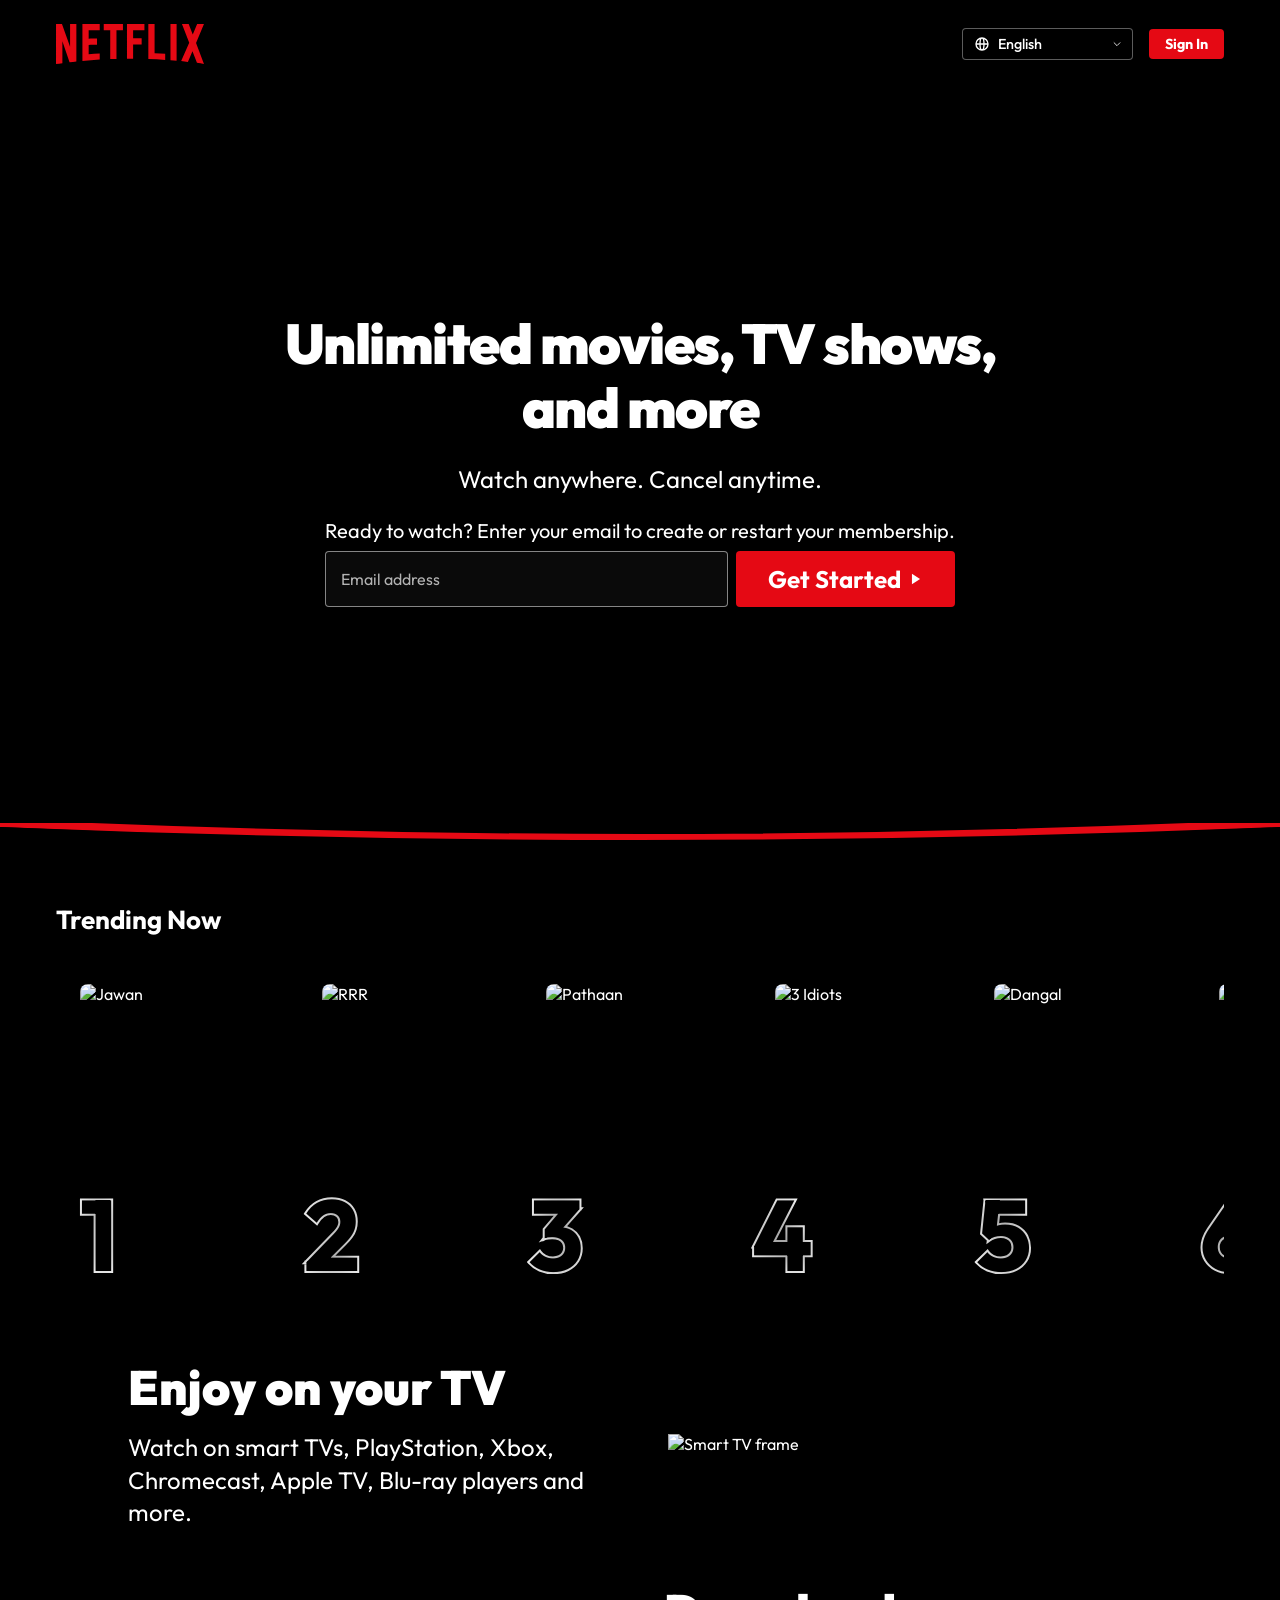
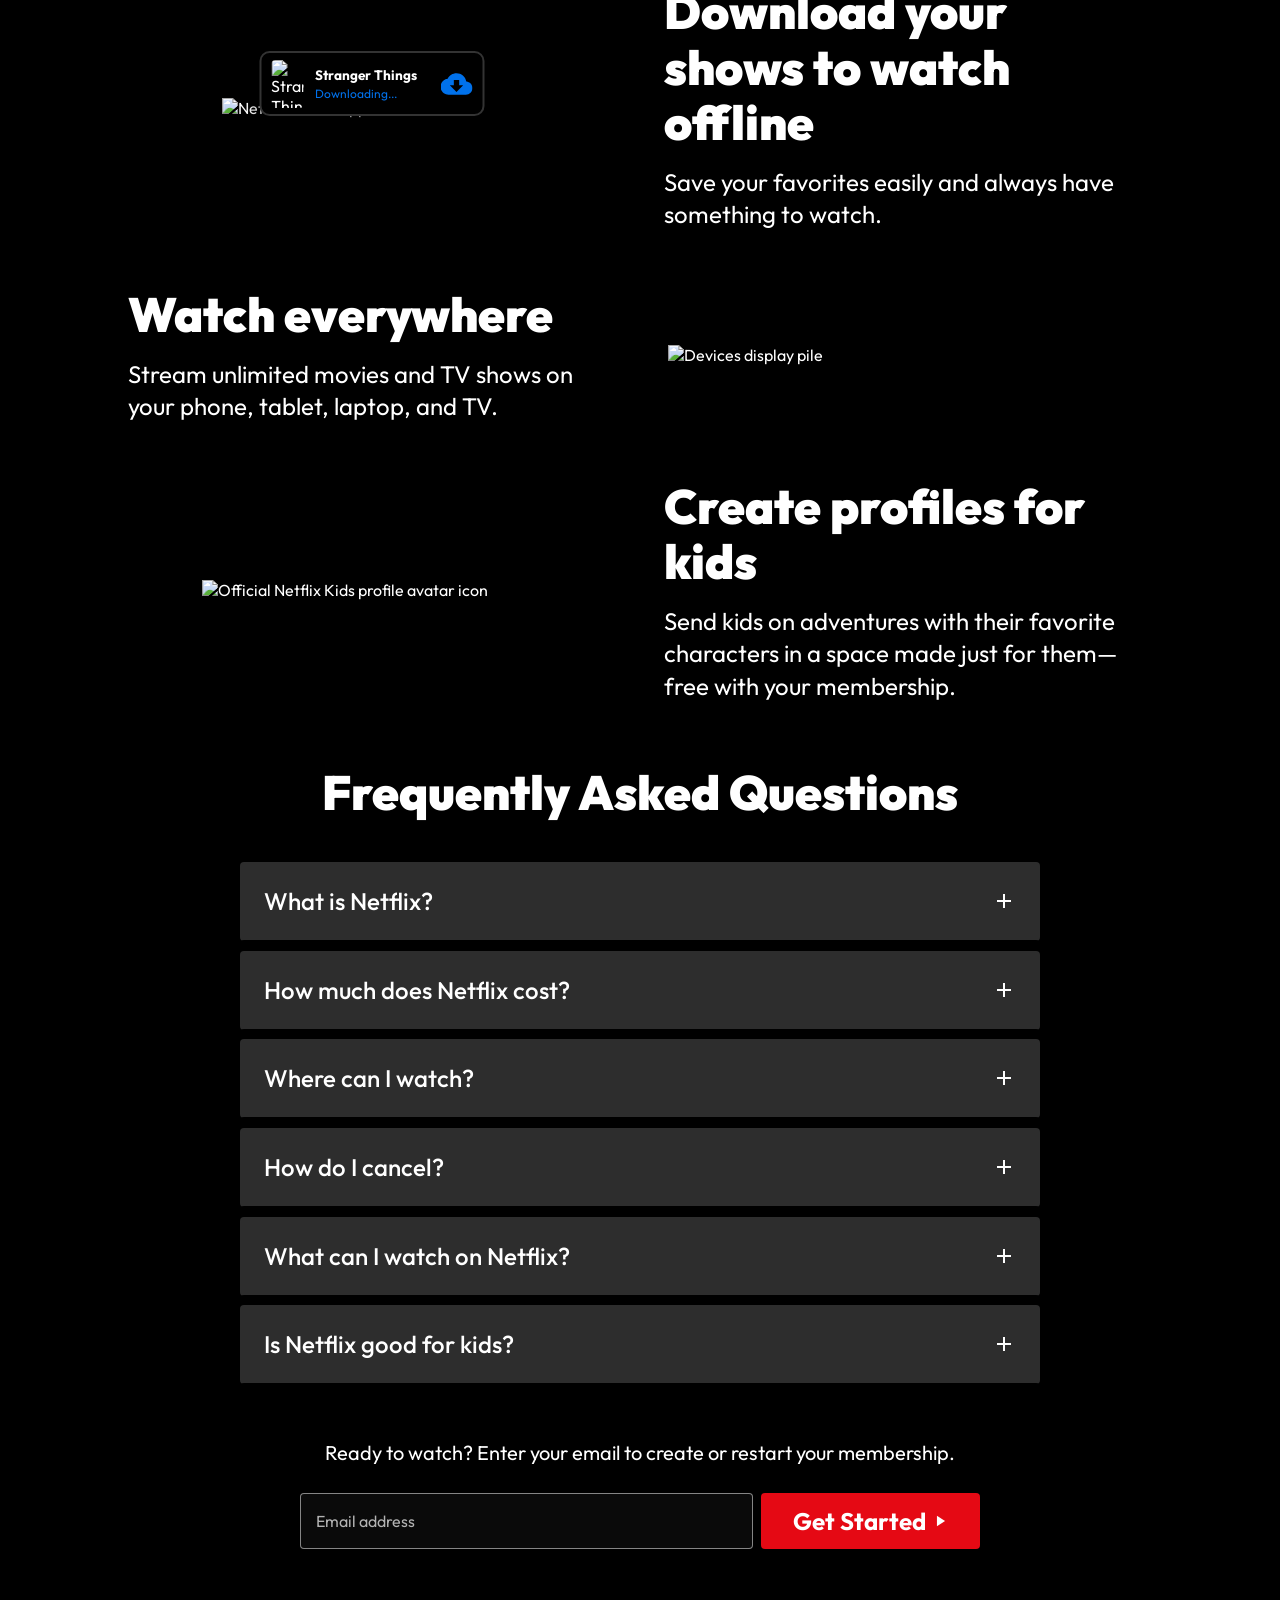
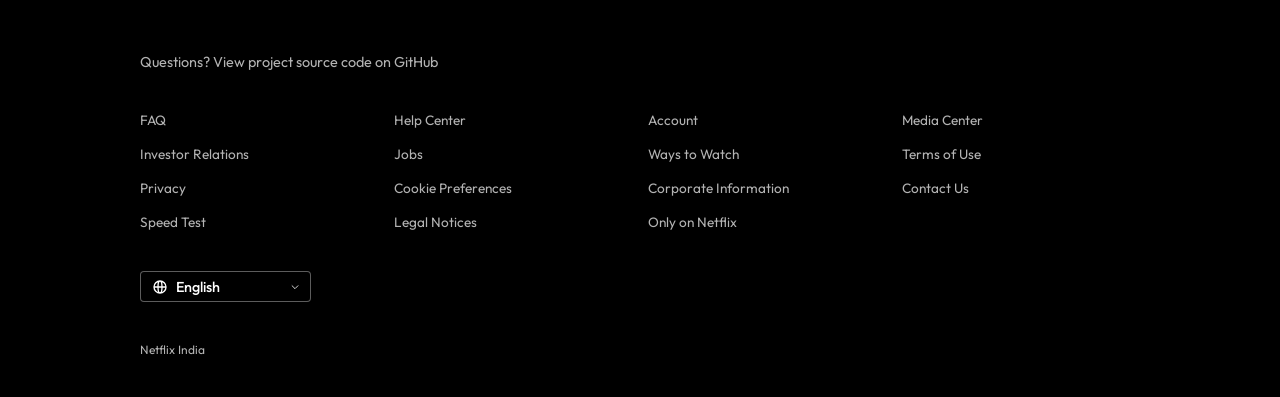
==== commit a77ec0f0: "Remove top educational banner and restore clean authentic Netflix header" ====
--- a/index.html
+++ b/index.html
@@ -10,35 +10,27 @@
 </head>
 <body>
 
-  <!-- Educational Project Disclaimer Banner -->
-  <div class="educational-banner" id="portfolio-disclaimer">
-    <span>🎬 <strong>Educational Portfolio Project:</strong> Frontend UI clone created for design & learning demonstration. Not affiliated with Netflix.</span>
-  </div>
-
   <!-- Header / Navbar -->
-  <header class="navbar-wrapper" id="main-header-wrapper">
-    <nav class="navbar" id="main-navbar">
-      <div class="logo">
-        <a href="index.html" aria-label="Netflix Clone Home">
-          <!-- SVG Path for standard Netflix logo -->
-          <svg viewBox="0 0 1024 276.742" xmlns="http://www.w3.org/2000/svg">
-            <path d="M140.803 258.904c-15.404 2.705-31.079 3.516-47.294 5.676l-49.458-144.856v151.073c-15.404 1.621-29.457 3.783-44.051 5.945v-276.742h41.08l56.212 157.021v-157.021h43.511v258.904zm85.131-157.558c16.757 0 42.431-.811 57.835-.811v43.24c-19.189 0-41.619 0-57.835.811v64.322c25.405-1.621 50.809-3.785 76.482-4.596v41.617l-119.724 9.461v-255.39h119.724v43.241h-76.482v58.105zm237.284-58.104h-44.862v198.908c-14.594 0-29.188 0-43.239.539v-199.447h-44.862v-43.242h132.965l-.002 43.242zm70.266 55.132h59.187v43.24h-59.187v98.104h-42.433v-239.718h120.808v43.241h-78.375v55.133zm148.641 103.507c24.594.539 49.456 2.434 73.51 3.783v42.701c-38.646-2.434-77.293-4.863-116.75-5.676v-242.689h43.24v201.881zm109.994 49.457c13.783.812 28.377 1.623 42.43 3.242v-254.58h-42.43v251.338zm231.881-251.338l-54.863 131.615 54.863 145.127c-16.217-2.162-32.432-5.135-48.648-7.838l-31.078-79.994-31.617 73.51c-15.678-2.705-30.812-3.516-46.484-5.678l55.672-126.75-50.269-129.992h46.482l28.377 72.699 30.27-72.699h47.295z" fill="#E50914"/>
-          </svg>
-        </a>
-        <span class="clone-badge">CLONE</span>
-      </div>
-      <div class="nav-actions">
-        <div class="lang-selector-wrapper">
-          <select class="lang-selector" id="lang-selector" aria-label="Language Selector">
-            <option value="en">English</option>
-            <option value="hi">Hindi (हिन्दी)</option>
-            <option value="es">Spanish (Español)</option>
-            <option value="fr">French (Français)</option>
-          </select>
-        </div>
-        <a href="login.html" class="btn-signin" id="btn-login-nav">Sign In</a>
-      </div>
-    </nav>
+  <header class="navbar" id="main-navbar">
+    <div class="logo">
+      <a href="index.html" aria-label="Netflix Home">
+        <!-- SVG Path for standard Netflix logo -->
+        <svg viewBox="0 0 1024 276.742" xmlns="http://www.w3.org/2000/svg">
+          <path d="M140.803 258.904c-15.404 2.705-31.079 3.516-47.294 5.676l-49.458-144.856v151.073c-15.404 1.621-29.457 3.783-44.051 5.945v-276.742h41.08l56.212 157.021v-157.021h43.511v258.904zm85.131-157.558c16.757 0 42.431-.811 57.835-.811v43.24c-19.189 0-41.619 0-57.835.811v64.322c25.405-1.621 50.809-3.785 76.482-4.596v41.617l-119.724 9.461v-255.39h119.724v43.241h-76.482v58.105zm237.284-58.104h-44.862v198.908c-14.594 0-29.188 0-43.239.539v-199.447h-44.862v-43.242h132.965l-.002 43.242zm70.266 55.132h59.187v43.24h-59.187v98.104h-42.433v-239.718h120.808v43.241h-78.375v55.133zm148.641 103.507c24.594.539 49.456 2.434 73.51 3.783v42.701c-38.646-2.434-77.293-4.863-116.75-5.676v-242.689h43.24v201.881zm109.994 49.457c13.783.812 28.377 1.623 42.43 3.242v-254.58h-42.43v251.338zm231.881-251.338l-54.863 131.615 54.863 145.127c-16.217-2.162-32.432-5.135-48.648-7.838l-31.078-79.994-31.617 73.51c-15.678-2.705-30.812-3.516-46.484-5.678l55.672-126.75-50.269-129.992h46.482l28.377 72.699 30.27-72.699h47.295z" fill="#E50914"/>
+        </svg>
+      </a>
+    </div>
+    <div class="nav-actions">
+      <div class="lang-selector-wrapper">
+        <select class="lang-selector" id="lang-selector" aria-label="Language Selector">
+          <option value="en">English</option>
+          <option value="hi">Hindi (हिन्दी)</option>
+          <option value="es">Spanish (Español)</option>
+          <option value="fr">French (Français)</option>
+        </select>
+      </div>
+      <a href="login.html" class="btn-signin" id="btn-login-nav">Sign In</a>
+    </div>
   </header>
 
   <!-- Hero Section -->
@@ -373,7 +365,7 @@
   <!-- Footer Section -->
   <footer id="main-footer">
     <div class="footer-content">
-      <p class="footer-contact">Questions? View project source code on <a href="https://github.com/INehaVerma13/Netflix-Clone" target="_blank" rel="noopener">GitHub</a></p>
+      <p class="footer-contact">Questions? View project source code on <a href="https://github.com/INehaVerma13/netflix-ui-clone" target="_blank" rel="noopener">GitHub</a></p>
       
       <div class="footer-grid">
         <div class="footer-link"><a href="#" id="link-faq">FAQ</a></div>
--- a/style.css
+++ b/style.css
@@ -40,48 +40,19 @@
 }
 
 /* ==========================================
-   Educational Disclaimer Banner & Badges
+   Header and Navbar
    ========================================== */
-.educational-banner {
-  background: #141414;
-  border-bottom: 1px solid rgba(229, 9, 20, 0.4);
-  color: #f5c518;
-  text-align: center;
-  padding: 0.5rem 1rem;
-  font-size: 0.8rem;
-  font-weight: 500;
-  letter-spacing: 0.3px;
-  position: relative;
-  z-index: 100;
-}
-
-.educational-banner strong {
-  color: #ffffff;
-}
-
-.navbar-wrapper {
+.navbar {
   position: absolute;
   top: 0;
   left: 0;
   width: 100%;
+  display: flex;
+  justify-content: space-between;
+  align-items: center;
+  padding: 1.5rem 3.5rem;
   z-index: 10;
-}
-
-/* ==========================================
-   Header and Navbar
-   ========================================== */
-.navbar {
-  display: flex;
-  justify-content: space-between;
-  align-items: center;
-  padding: 1.25rem 3.5rem;
   background: linear-gradient(to bottom, rgba(0, 0, 0, 0.7) 0%, rgba(0, 0, 0, 0) 100%);
-}
-
-.logo {
-  display: flex;
-  align-items: center;
-  gap: 0.65rem;
 }
 
 .logo svg {
@@ -89,19 +60,6 @@
   width: 148px;
   height: auto;
   display: block;
-}
-
-.clone-badge {
-  background: var(--netflix-red);
-  color: var(--netflix-white);
-  font-size: 0.65rem;
-  font-weight: 800;
-  letter-spacing: 1.5px;
-  padding: 2px 7px;
-  border-radius: 3px;
-  text-transform: uppercase;
-  display: inline-block;
-  box-shadow: 0 2px 5px rgba(0, 0, 0, 0.5);
 }
 
 .demo-login-alert {
